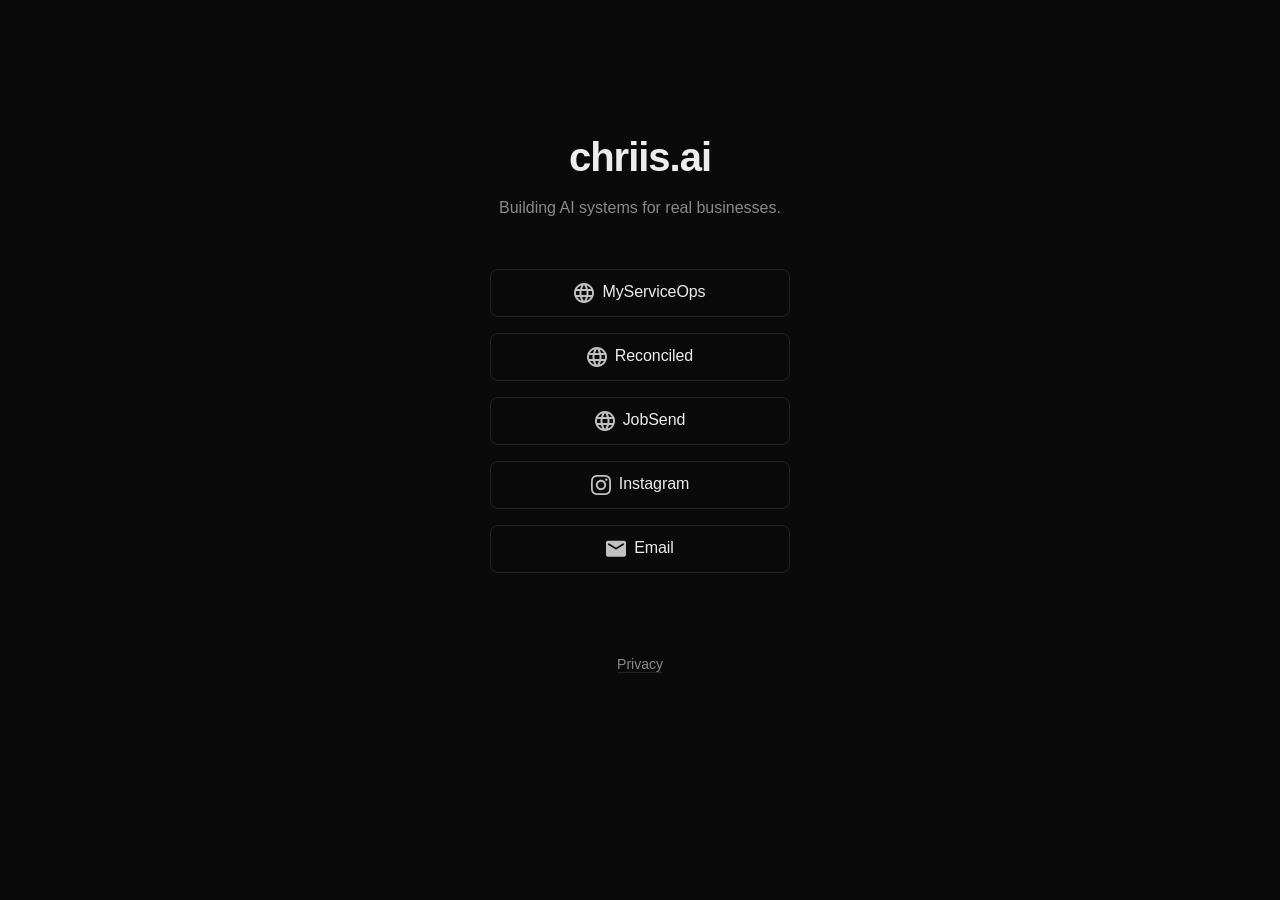
==== index.html @ d1319633 "chriis.ai link-in-bio page Static LittleLink (MIT) fork for the @chriis.ai Instagram bio link. Neutr" ====
<!DOCTYPE html>

<!--
  chriis.ai — link-in-bio page
  Built on LittleLink (MIT) — https://github.com/sethcottle/littlelink

  TO ADD A LINK: copy one of the <a class="button"> lines below, change the href
  and the label. Commit it and the site redeploys itself. Nothing to rebuild.
-->

<html class="theme-dark" lang="en">

  <head>
    <meta charset="utf-8">
    <meta name="viewport" content="width=device-width, initial-scale=1">

    <title>chriis.ai</title>
    <!-- Drop a square profile picture in as images/avatar.png (and a 2x version)
         to switch the favicon and the header photo back on. -->
    <!-- <link rel="icon" href="/images/avatar.png"> -->

    <meta name="description" content="Chris Roque — building AI systems for real businesses. MyServiceOps, Reconciled, JobSend.">
    <meta name="keywords" content="Chris Roque, AI, automation, MyServiceOps, Reconciled, JobSend, home service software">
    <link rel="canonical" href="https://chriis.ai">
    <meta name="author" content="Chris Roque">

    <!-- Social share preview -->
    <meta property="og:type" content="website">
    <meta property="og:title" content="chriis.ai">
    <meta property="og:description" content="Building AI systems for real businesses.">
    <meta property="og:url" content="https://chriis.ai">
    <meta property="og:image" content="https://chriis.ai/images/avatar@2x.png">
    <meta name="twitter:card" content="summary">
    <meta name="twitter:title" content="chriis.ai">
    <meta name="twitter:description" content="Building AI systems for real businesses.">

    <link rel="stylesheet" href="css/reset.css">
    <link rel="stylesheet" href="css/style.css">
    <link rel="stylesheet" href="css/brands.css">
    <link rel="stylesheet" href="css/chriis.css">

    <!-- Vercel Web Analytics. Enable it in the Vercel dashboard under Analytics;
         until then this request simply 404s and nothing breaks. -->
    <script defer src="/_vercel/insights/script.js"></script>

  </head>

<body>

    <div class="container">
        <div class="column">

            <!-- Profile picture: save the @chriis.ai photo as images/avatar.png plus
                 images/avatar@2x.png, then delete the two comment markers below. -->
            <!--
            <img class="avatar avatar--rounded" src="images/avatar.png" srcset="images/avatar@2x.png 2x" alt="chriis.ai">
            -->

            <h1>
              <div>chriis.ai</div>
            </h1>

            <p>Building AI systems for real businesses.</p>

            <div class="button-stack" role="navigation">

              <a class="button" href="https://myserviceops.ai" target="_blank" rel="noopener" role="button"><img class="icon" aria-hidden="true" src="images/icons/generic-website.svg" alt="">MyServiceOps</a>

              <a class="button" href="https://reconciledai.com" target="_blank" rel="noopener" role="button"><img class="icon" aria-hidden="true" src="images/icons/generic-website.svg" alt="">Reconciled</a>

              <a class="button" href="https://jobsend.co" target="_blank" rel="noopener" role="button"><img class="icon" aria-hidden="true" src="images/icons/generic-website.svg" alt="">JobSend</a>

              <a class="button" href="https://instagram.com/chriis.ai" target="_blank" rel="noopener" role="button"><img class="icon" aria-hidden="true" src="images/icons/instagram.svg" alt="">Instagram</a>

              <a class="button" href="mailto:admin@myserviceops.ai" role="button"><img class="icon" aria-hidden="true" src="images/icons/generic-email.svg" alt="">Email</a>

              <!--
                READY TO SWITCH ON — delete this comment wrapper around any line you
                want live, and replace HANDLE with the real one.

              <a class="button" href="https://x.com/HANDLE" target="_blank" rel="noopener" role="button"><img class="icon" aria-hidden="true" src="images/icons/x.svg" alt="">X</a>

              <a class="button" href="https://youtube.com/@HANDLE" target="_blank" rel="noopener" role="button"><img class="icon" aria-hidden="true" src="images/icons/youtube.svg" alt="">YouTube</a>

              <a class="button" href="https://tiktok.com/@HANDLE" target="_blank" rel="noopener" role="button"><img class="icon" aria-hidden="true" src="images/icons/tiktok.svg" alt="">TikTok</a>

              <a class="button" href="https://linkedin.com/in/HANDLE" target="_blank" rel="noopener" role="button"><img class="icon" aria-hidden="true" src="images/icons/linkedin.svg" alt="">LinkedIn</a>

              <a class="button" href="https://HANDLE.substack.com" target="_blank" rel="noopener" role="button"><img class="icon" aria-hidden="true" src="images/icons/substack.svg" alt="">Newsletter</a>

              <a class="button" href="https://cal.com/HANDLE" target="_blank" rel="noopener" role="button"><img class="icon" aria-hidden="true" src="images/icons/cal.svg" alt="">Book a call</a>

              -->

      </div>

      <footer>
        <a href="privacy.html">Privacy</a>
      </footer>

    </div>
  </div>

</body>

</html>
---- css/style.css ----
/*
* LittleLink
* https://littlelink.io
* Free to use under the MIT license
* http://www.opensource.org/licenses/mit-license.php
*/

/* Base Typography Settings
–––––––––––––––––––––––––––––––––––––––––––––––––– */
:root {
	font-size:16px;
}

/* Grid
  –––––––––––––––––––––––––––––––––––––––––––––––––– */
  .container {
	position:relative;
	width:100%;
	max-width:37.5rem;     				/* 600px */
    text-align:center;
	margin:0 auto;
	padding:3rem 1.25rem 0 1.25rem;
	box-sizing:border-box;
}
.container-left {
	position:relative;
	width:100%;
	max-width:37.5rem;
	text-align:left;
	margin:0 auto;
	padding:0 1.25rem;
	box-sizing:border-box;
}
.container-left p {
	margin-bottom: 1rem;  				/* 16px space between paragraphs */
  }
.column {
	position:center;
	width:100%;
	float:center;
	box-sizing:border-box;
}
/* For devices larger than 400px */
  @media (min-width:25rem) {            /* 400px */
    .container {
	width:85%;
	padding-left:0;
	padding-right:0;
}
}/* For devices larger than 550px */
  @media (min-width:34.375rem) {        /* 550px */
    .container {
	width:80%;
}
.column,.columns {
	margin-left:0;
}
.column:first-child,.columns:first-child {
	margin-left:0;
}
}

/* Base Styles
  –––––––––––––––––––––––––––––––––––––––––––––––––– */
  body {
	margin:0;
	padding:0;
	background-color:#ffffff;
	color:#1a1a1a;
	font-family:"Open Sans",system-ui;
	font-size:1.125rem;     				/* 18px */
    font-weight:400;
	line-height:1.6;
}

/* Typography
  –––––––––––––––––––––––––––––––––––––––––––––––––– */
  h1 {
	margin:0 0 0.5rem 0;
	font-size:3rem;         		/* 48px */
    font-weight:800;
	line-height:1;
	letter-spacing:0;
	word-wrap:break-word;
	overflow-wrap:break-word;
	hyphens:auto;           		/* Delete this to remove automatic hyphen on line break */
}
.container p {
	margin:0 0 2rem 0;
}

/* Base Typography Settings
–––––––––––––––––––––––––––––––––––––––––––––––––– */
/* Base size - 16px browser default */
:root {
  font-size:16px;           /* Using a 1.25 modular scale for typography */
  --scale-0:1rem;           /* 16px */
  --scale-1:1.25rem;        /* 20px */
  --scale-2:1.563rem;       /* 25px */
  --scale-3:1.953rem;       /* 31px */
  --scale-4:2.441rem;       /* 39px */
  --scale-5:3.052rem;       /* 49px */

  /* Spacing units */
  --spacing-xs:0.5rem;      /* 8px */
  --spacing-s:1rem;         /* 16px */
  --spacing-m:1.5rem;       /* 24px */
  --spacing-l:2rem;         /* 32px */
  --spacing-xl:3rem;        /* 48px */
  --spacing-xxl:4rem;       /* 64px */
}

/* Avatar */
.avatar {
	width: 8rem;             /* 128px */
	height: 8rem;
	border-radius: 50%;
	object-fit: cover;
	background-position: center;
	margin-bottom: var(--spacing-l);
	margin-left: auto;
	margin-right: auto;
	display: block;
  }

/* Typography Scale */
h1 {
	margin:0 0 var(--spacing-m) 0;
	font-size:var(--scale-5);           /* ~49px */
  	font-weight:800;
	line-height:1.1;
	letter-spacing:-0.02em;
	word-wrap:break-word;
	overflow-wrap:break-word;
}
body {
	font-size:var(--scale-1);           /* 20px */
  	line-height:1.6;
}
.container p {
	margin:0 0 var(--spacing-xl) 0;
	font-size:var(--scale-1);
	line-height:1.6;
}

/* Container spacing */
.container {
	padding:var(--spacing-xl) var(--spacing-m) 0 var(--spacing-m);
	text-align:center;
}

/* Footer */
footer {
	margin:var(--spacing-xxl) 0;            /* 4rem (64px) top and bottom */
    font-size:var(--scale-0);
}

/* Responsive adjustments */
@media (max-width:34.375rem) {              /* 550px */
  h1 {
	font-size:var(--scale-4);
}
body {
	font-size:var(--scale-0);
}
.container p {
	font-size:var(--scale-0);
}
.avatar {
	margin-bottom:var(--spacing-m);
}
footer {
	margin:var(--spacing-xl) 0;         	/* 3rem (48px) top and bottom */
}
}

/* Links
  –––––––––––––––––––––––––––––––––––––––––––––––––– */
  a {
	color:#2457F5;
	text-decoration:underline;
}
a:hover {
	color:#083BDA;
}

/* Buttons
–––––––––––––––––––––––––––––––––––––––––––––––––– */
.button,button {
	display:inline-flex;
	align-items:center;
	justify-content:center;
	width:18.75rem;             	/* 300px */
 	min-height:3rem;                /* 48px */
  	padding:0.75rem 1rem;         	/* 12px ; 16px */
  	font-size:1.125rem;           	/* 18px */
  	font-weight:700;
	text-decoration:none;
	white-space:normal;
  	background-color:var(--button-background,transparent);
	color:var(--button-text,#000000);
	border:var(--button-border,none);
	border-radius:0.5rem;
	cursor:pointer;
	box-sizing:border-box;
	hyphens:auto;               	/* Delete this to remove automatic hyphen on line break */
  	margin-bottom:1rem;
	text-align:center;
	line-height:1.3;
}

/* Icons
–––––––––––––––––––––––––––––––––––––––––––––––––– */
.icon {
	width:1.25rem;
	height:1.25rem;
	margin-right:0.5rem;
	flex-shrink:0;
}

/* Avatar
  –––––––––––––––––––––––––––––––––––––––––––––––––– */
.avatar {
	width: 8rem;             /* 128px */
	height: 8rem;
	object-fit: cover;
	background-position: center;
	margin-bottom: var(--spacing-l);
  }

   /* Modifier for no avatar rounding */
   .avatar--none {
	border-radius: 0%;
  }

  /* Modifier for rounded avatar */
  .avatar--rounded {
	border-radius: 50%;
  }

  /* Modifier for slightly rounded corners */
  .avatar--soft {
	border-radius: 0.5rem;   /* 8px rounded corners */
  }

/* Theme System
  –––––––––––––––––––––––––––––––––––––––––––––––––– */
/* Light theme is default above */

/* Dark theme */
:root.theme-dark {
	color-scheme:dark;
}
:root.theme-dark :focus-visible {
	outline: 2px solid #4899F7;
	outline-offset: 2px;
  }
:root.theme-dark body {
	background-color:#121212;
	color:#ffffff;
}
:root.theme-dark a:not(.button) {
	color:#4899F7;
}
:root.theme-dark a:not(.button):hover {
	color:#7AB8FF;
}

/* Auto theme */
:root.theme-auto {
	color-scheme:light dark;
}
@media (prefers-color-scheme:dark) {
	:root.theme-auto body {
	background-color:#121212;
	color:#ffffff;
}
:root.theme-auto :focus-visible {
    outline: 2px solid #4899F7;
    outline-offset: 2px;
  }
:root.theme-auto a:not(.button) {
	color:#4899F7;
}
:root.theme-auto a:not(.button):hover {
	color:#7AB8FF;
}
}

/* Button Text Color Override
    –––––––––––––––––––––––––––––––––––––––––––––––––– */
    .button:hover,button:hover {
	color:var(--button-text);
}

/* Responsive Typography
  –––––––––––––––––––––––––––––––––––––––––––––––––– */
  @media (max-width:34.375rem) {            /* 550px */
    h1 {
	font-size:2rem;                         /* 32px */
	}
	body {
	font-size:1rem;                    		/* 16px */
	}
}

/* Privacy Page Styles
  –––––––––––––––––––––––––––––––––––––––––––––––––– */
nav {
	margin:var(--spacing-l) 0;
	text-align:left;
}
section {
	margin:var(--spacing-xl) 0;
	text-align:left;
}
h2 {
	font-size:var(--scale-3);
	font-weight:700;
	margin-bottom:var(--spacing-m);
}
h3 {
	font-size:var(--scale-2);
	font-weight:600;
	margin:var(--spacing-l) 0 var(--spacing-s) 0;
}
ul {
	list-style:none;
	padding:0;
	margin:0 0 var(--spacing-m) 0;
}
ul li {
	margin-bottom:var(--spacing-xs);
}

/* Privacy page specific responsive adjustments */
  @media (max-width:34.375rem) {
	h2 {
	font-size:var(--scale-2);
	}
	h3 {
	font-size:var(--scale-1);
	}
	section {
	margin:var(--spacing-l) 0;
	}
}

/* Font Face Definitions
  –––––––––––––––––––––––––––––––––––––––––––––––––– */
@font-face {
	font-display:swap;
	font-family:'Open Sans';
	font-style:normal;
	font-weight:400;
	src:url('../fonts/open-sans-v34-vietnamese_latin-ext_latin_hebrew_greek-ext_greek_cyrillic-ext_cyrillic-regular.eot');
	src:url('../fonts/open-sans-v34-vietnamese_latin-ext_latin_hebrew_greek-ext_greek_cyrillic-ext_cyrillic-regular.eot?#iefix') format('embedded-opentype'),url('../fonts/open-sans-v34-vietnamese_latin-ext_latin_hebrew_greek-ext_greek_cyrillic-ext_cyrillic-regular.woff2') format('woff2'),url('../fonts/open-sans-v34-vietnamese_latin-ext_latin_hebrew_greek-ext_greek_cyrillic-ext_cyrillic-regular.woff') format('woff'),url('../fonts/open-sans-v34-vietnamese_latin-ext_latin_hebrew_greek-ext_greek_cyrillic-ext_cyrillic-regular.ttf') format('truetype'),url('../fonts/open-sans-v34-vietnamese_latin-ext_latin_hebrew_greek-ext_greek_cyrillic-ext_cyrillic-regular.svg#OpenSans') format('svg');
}
@font-face {
	font-display:swap;
	font-family:'Open Sans';
	font-style:normal;
	font-weight:600;
	src:url('../fonts/open-sans-v34-vietnamese_latin-ext_latin_hebrew_greek-ext_greek_cyrillic-ext_cyrillic-600.eot');
	src:url('../fonts/open-sans-v34-vietnamese_latin-ext_latin_hebrew_greek-ext_greek_cyrillic-ext_cyrillic-600.eot?#iefix') format('embedded-opentype'),url('../fonts/open-sans-v34-vietnamese_latin-ext_latin_hebrew_greek-ext_greek_cyrillic-ext_cyrillic-600.woff2') format('woff2'),url('../fonts/open-sans-v34-vietnamese_latin-ext_latin_hebrew_greek-ext_greek_cyrillic-ext_cyrillic-600.woff') format('woff'),url('../fonts/open-sans-v34-vietnamese_latin-ext_latin_hebrew_greek-ext_greek_cyrillic-ext_cyrillic-600.ttf') format('truetype'),url('../fonts/open-sans-v34-vietnamese_latin-ext_latin_hebrew_greek-ext_greek_cyrillic-ext_cyrillic-600.svg#OpenSans') format('svg');
}
@font-face {
	font-display:swap;
	font-family:'Open Sans';
	font-style:normal;
	font-weight:700;
	src:url('../fonts/open-sans-v34-vietnamese_latin-ext_latin_hebrew_greek-ext_greek_cyrillic-ext_cyrillic-700.eot');
	src:url('../fonts/open-sans-v34-vietnamese_latin-ext_latin_hebrew_greek-ext_greek_cyrillic-ext_cyrillic-700.eot?#iefix') format('embedded-opentype'),url('../fonts/open-sans-v34-vietnamese_latin-ext_latin_hebrew_greek-ext_greek_cyrillic-ext_cyrillic-700.woff2') format('woff2'),url('../fonts/open-sans-v34-vietnamese_latin-ext_latin_hebrew_greek-ext_greek_cyrillic-ext_cyrillic-700.woff') format('woff'),url('../fonts/open-sans-v34-vietnamese_latin-ext_latin_hebrew_greek-ext_greek_cyrillic-ext_cyrillic-700.ttf') format('truetype'),url('../fonts/open-sans-v34-vietnamese_latin-ext_latin_hebrew_greek-ext_greek_cyrillic-ext_cyrillic-700.svg#OpenSans') format('svg');
}
@font-face {
	font-display:swap;
	font-family:'Open Sans';
	font-style:normal;
	font-weight:800;
	src:url('../fonts/open-sans-v34-vietnamese_latin-ext_latin_hebrew_greek-ext_greek_cyrillic-ext_cyrillic-800.eot');
	src:url('../fonts/open-sans-v34-vietnamese_latin-ext_latin_hebrew_greek-ext_greek_cyrillic-ext_cyrillic-800.eot?#iefix') format('embedded-opentype'),url('../fonts/open-sans-v34-vietnamese_latin-ext_latin_hebrew_greek-ext_greek_cyrillic-ext_cyrillic-800.woff2') format('woff2'),url('../fonts/open-sans-v34-vietnamese_latin-ext_latin_hebrew_greek-ext_greek_cyrillic-ext_cyrillic-800.woff') format('woff'),url('../fonts/open-sans-v34-vietnamese_latin-ext_latin_hebrew_greek-ext_greek_cyrillic-ext_cyrillic-800.ttf') format('truetype'),url('../fonts/open-sans-v34-vietnamese_latin-ext_latin_hebrew_greek-ext_greek_cyrillic-ext_cyrillic-800.svg#OpenSans') format('svg');
}
---- css/brands.css ----
/*
* LittleLink Button Styles
* https://littlelink.io
* Free to use under the MIT license
* http://www.opensource.org/licenses/mit-license.php
*/

/* Brand Button Base Styles
–––––––––––––––––––––––––––––––––––––––––––––––––– */
/* Only include brand-specific button styling here */
.button,button {
  color:var(--button-text,#000000);
  background-color:var(--button-background,transparent);
	border:var(--button-border,none);
	transition:filter 0.2s ease,transform 0.2s ease;
}

/* Global Button Hover Effect
–––––––––––––––––––––––––––––––––––––––––––––––––– */
.button:hover,button:hover {
	filter:brightness(90%);
	transform:translateY(-1px);
}

/* Button Icons
–––––––––––––––––––––––––––––––––––––––––––––––––– */
.icon {
	filter:var(--icon-filter,none);
}

/* Brand-Specific Styles
–––––––––––––––––––––––––––––––––––––––––––––––––– */

/* Default */
.button.button-default {
	--button-text:#ffffff;
	--button-background:#2457F5;
	--button-border:1px solid #ffffff;
}

/* Amazon */
.button-amazon {
	--button-text:#000000;
	--button-background:#FFFFFF;
	--button-border:1px solid #212121;
}

/* Amazon Music */
.button-amazon-music {
	--button-text:#000000;
	--button-background:#25D1DA;
}

/* Apple App Store */
.button-appstore {
	--button-text:#FFFFFF;
	--button-background:#000000;
	--button-border:1px solid #FFFFFF;
}

/* Apple Invites */
.button-invites {
	--button-text:#FFFFFF;
	--button-background:#000000;
	--button-border:1px solid #FFFFFF;
}

/* Apple Music */
.button-apple-music {
	--button-text:#ffffff;
	--button-background:#000000;
	--button-border:1px solid #FFFFFF;
}

/* Apple Music Alt */
.button-apple-music-alt {
	--button-text:#ffffff;
	background-image:linear-gradient(to bottom,#FB5C74,#FA233B);
}

/* Apple Podcasts */
.button-apple-podcasts {
	--button-text:#ffffff;
	--button-background:#000000;
	--button-border:1px solid #FFFFFF;
}

/* Apple Podcasts Alt */
.button-apple-podcasts-alt {
	--button-text:#ffffff;
	background-image:linear-gradient(to bottom,#F452FF,#832BC1);
}

/* Bandcamp */
.button-bandcamp {
	--button-text:#ffffff;
	--button-background:#1d9fc3;
}

/* Behance */
.button-behance {
	--button-text:#ffffff;
	--button-background:#0057FF;
  --button-border:1px solid #FFFFFF;
}

/* Bluesky */
.button-bluesky {
	--button-text:#FFFFFF;
	--button-background:#1185FE;
}

/* Bluesky Alt */
.button-bluesky-alt {
	--button-text:#000000;
	--button-background:#FFFFFF;
	--button-border:1px solid #000000;
}

/* Buy Me a Coffee */
.button-coffee {
	--button-text:#000000;
	--button-background:#ffdd00;
}

/* Cal.com */
.button-cal {
	--button-text:#FFFFFF;
	--button-background:#292929;
	--button-border:1px solid #FFFFFF;
}

/* Calendly */
.button-calendly {
	--button-text:#FFFFFF;
	--button-background:#006BFF;
}

/* Cash App */
.button-cash-app {
	--button-text:#ffffff;
	background-image:linear-gradient(to bottom,#00d64b,#00c244);
}

/* dev.to */
.button-dev-to {
	--button-text:#000000;
	--button-background:#f5f5f5;
	--button-border:1px solid #212121;
}

/* Discogs */
.button-discogs {
	--button-text:#000000;
	--button-background:#FFFFFF;
	--button-border:1px solid #000000;
}

/* Discogs Alt */
.button-discogs-alt {
	--button-text:#FFFFFF;
	--button-background:#000000;
	--button-border:1px solid #FFFFFF;
}

/* Discord */
.button-discord {
	--button-text:#ffffff;
	--button-background:#5865F2;
}

/* Dribbble */
.button-dribbble {
	--button-text:#000000;
	--button-background:#FFFFFF;
	--button-border:1px solid #212121;
}

/* Etsy */
.button-etsy {
	--button-text:#ffffff;
	--button-background:#F45800;
}

/* Facebook */
.button-faceb {
	--button-text:#ffffff;
	--button-background:#0866FF;
}

/* Facebook Messenger */
.button-messenger {
	--button-text:#ffffff;
	--button-background:#0866FF;
}

/* Figma */
.button-figma {
	--button-text:#ffffff;
	--button-background:#000000;
	--button-border:1px solid #FFFFFF;
}

/* Fiverr */
.button-fiverr {
	--button-text:#ffffff;
	--button-background:#1DBF73;
}

/* Flickr */
.button-flickr {
	--button-text:#ffffff;
	--button-background:#000000;
	--button-border:1px solid #FFFFFF;
}

/* GitHub */
.button-github {
	--button-text:#ffffff;
	--button-background:#000000;
	--button-border:1px solid #FFFFFF;
}

/* GitLab */
.button-gitlab {
	--button-text:#ffffff;
	--button-background:#6151b2;
}

/* GoFundMe */
.button-gofundme {
	--button-text:#ffffff;
	--button-background:#02A95C;
}

/* Goodreads */
.button-goodreads {
	--button-text:#333333;
	--button-background:#f3f1e6;
	--button-border:1px solid #212121;
}

/* Google Black */
.button-google-black {
	--button-text:#FFFFFF;
	--button-background:#000000;
	--button-border:1px solid #FFFFFF;
}

/* Google Play Store */
.button-playstore {
	--button-text:#FFFFFF;
	--button-background:#000000;
	--button-border:1px solid #FFFFFF;
}

/* Google Scholar */
.button-google-scholar {
	--button-text:#000000;
	--button-background:#FFFFFF;
	--button-border:1px solid #212121;
}

/* Hashnode */
.button-hashnode {
	--button-text:#000000;
	--button-background:#ffffff;
	--button-border:1px solid #212121;
}

/* Instagram */
.button-instagram {
	--button-text:#ffffff;
	background-image:linear-gradient(-135deg,#1400c8,#b900b4,#f50000);
}

/* Kick */
.button-kick {
	--button-text:#ffffff;
	--button-background:#000000;
	--button-border:1px solid #ffffff;
}

/* Kick Alt */
.button-kick-alt {
	--button-text:#000000;
	--button-background:#01e701;
}

/* Kickstarter */
.button-kickstarter {
	--button-text:#ffffff;
	--button-background:#05ce78;
}

/* Kit */
.button-kit {
	--button-text:#ffffff;
	--button-background:#000000;
	--button-border:1px solid #FFFFFF;
}

/* Ko-fi */
.button-ko-fi {
	--button-text:#ffffff;
	--button-background:#000000;
  --button-border:1px solid #FFFFFF;
}

/* Last.fm */
.button-last-fm {
	--button-text:#ffffff;
	--button-background:#D51007;
}

/* Letterboxd */
.button-letterboxd {
	--button-text:#ffffff;
	--button-background:#2c3440;
	--button-border:1px solid #FFFFFF;
}

/* Line */
.button-line {
	--button-text:#FFFFFF;
	--button-background:#06C755;
}

/* LinkedIn */
.button-linked {
	--button-text:#ffffff;
	--button-background:#2867b2;
}

/* Mailchimp */
.button-mailchimp {
	--button-text:#000000;
	--button-background:#FFE01B;
}

/* Mastodon */
.button-mastodon {
	--button-text:#ffffff;
	--button-background:#17063B;
	--button-border:1px solid #FFFFFF;
}

/* Matrix */
.button-matrix {
	--button-text:#000000;
	--button-background:#ffffff;
	--button-border:1px solid #000000;
}

/* Meetup */
.button-meetup {
	--button-text:#000000;
	--button-background:#ffffff;
	--button-border:1px solid #000000;
}

/* Meetup Alt */
.button-meetup-alt {
	--button-text:#ffffff;
	--button-background:#ED1C40;
}

/* Medium */
.button-medium {
	--button-text:#ffffff;
	--button-background:#000000;
	--button-border:1px solid #FFFFFF;
}

/* Microsoft */
.button-microsoft {
	--button-text:#ffffff;
	--button-background:#000000;
	--button-border:1px solid #FFFFFF;
}

/* Notion */
.button-notion {
	--button-text:#000000;
	--button-background:#ffffff;
	--button-border:1px solid #212121;
}

/* Obsidian */
.button.button-obsidian {
	--button-text:#ffffff;
	--button-background:#262626;
	--button-border:1px solid #ffffff;
}

/* OnlyFans */
.button-onlyfans {
	--button-text:#ffffff;
	--button-background:#00AEEF;
}

/* Patreon */
.button-patreon {
	--button-text:#ffffff;
	--button-background:#000000;
	--button-border:1px solid #FFFFFF;
}

/* PayPal */
.button-paypal {
	--button-text:#ffffff;
	--button-background:#002991;
  --button-border:1px solid #FFFFFF;
}

/* Pinterest */
.button-pinterest {
	--button-text:#000000;
	--button-background:#ffffff;
	--button-border:1px solid #212121;
}

/* Product Hunt */
.button-product-hunt {
	--button-text:#000000;
	--button-background:#ffffff;
	--button-border:1px solid #212121;
}

/* Reddit */
.button-reddit {
	--button-text:#FFFFFF;
	--button-background:#FF4500;
}

/* Shop */
.button-shop {
	--button-text:#ffffff;
	--button-background:#5A31F4;
}

/* Signal */
.button-signal {
	--button-text:#ffffff;
	--button-background:#3B45FD;
}

/* Signal Alt */
.button-signal-alt {
	--button-text:#3B45FD;
	--button-background:#E3E8FE;
	--button-border:1px solid #000000;
}

/* Slack */
.button-slack {
	--button-text:#000000;
	--button-background:#FFFFFF;
	--button-border:1px solid #212121;
}

/* Snapchat */
.button-snapchat {
	--button-text:#000000;
	--button-background:#fffc00;
}

/* SoundCloud */
.button-soundcloud {
	--button-text:#ffffff;
	--button-background:#ff5500;
}

/* Spotify */
.button-spotify {
	--button-text:#191414;
	--button-background:#1db954;
}

/* Spotify Alt */
.button-spotify-alt {
	--button-text:#FFFFFF;
	--button-background:#191414;
	--button-border:1px solid #FFFFFF;
}

/* Square */
.button-square {
	--button-text:#FFFFFF;
	--button-background:#006AFF;
}

/* Stack Overflow */
.button-stack-overflow {
	--button-text:#000000;
	--button-background:#FFFFFF;
	--button-border:1px solid #000000;
}

/* Steam */
.button-steam {
	--button-text:#ffffff;
	background-image:linear-gradient(90deg,#08BBFF,#2B75FF);
}

/* Steam Alt */
.button-steam-alt {
	--button-text:#ffffff;
	background-image:linear-gradient(90deg,#09172a,#072a57,#0c5085);
	--button-border:1px solid #FFFFFF;
}

/* Strava */
.button-strava {
	--button-text:#ffffff;
	--button-background:#fc5200;
}

/* Substack */
.button-substack {
	--button-text:#ffffff;
	--button-background:#FF6719;
}

/* Telegram */
.button-telegram {
	--button-text:#ffffff;
	--button-background:#3faee8;
}

/* Threads */
.button-threads {
	--button-text:#FFFFFF;
	--button-background:#000000;
	--button-border:1px solid #FFFFFF;
}

/* Threema */
.button-threema {
	--button-text:#000000;
	--button-background:#3fe669;
}

/* TikTok */
.button-tiktok {
	--button-text:#ffffff;
	--button-background:#000000;
	--button-border:1px solid #FFFFFF;
}

/* Trello */
.button-trello {
	--button-text:#ffffff;
	--button-background:#0065ff;
}

/* Tumblr */
.button-tumb {
	--button-text:#ffffff;
	--button-background:#131313;
	--button-border:1px solid #FFFFFF;
}

/* Twitch */
.button-twitch {
	--button-text:#ffffff;
	--button-background:#9146ff;
}

/* Unsplash */
.button-unsplash {
	--button-text:#000000;
	--button-background:#ffffff;
	--button-border:1px solid #212121;
}

/* Venmo */
.button-venmo {
	--button-text:#ffffff;
	--button-background:#008CFF;
}

/* Vimeo */
.button-vimeo {
	--button-text:#ffffff;
	--button-background:#1ab7ea;
}

/* VSCO */
.button-vsco {
	--button-text:#FFFFFF;
	--button-background:#000000;
	--button-border:1px solid #FFFFFF;
}

/* WhatsApp */
.button-whatsapp {
	--button-text:#ffffff;
	--button-background:#455a64;
}

/* WordPress */
.button-wordpress {
	--button-text:#ffffff;
	--button-background:#3858E9;
}

/* X */
.button-x {
	--button-text:#FFFFFF;
	--button-background:#000000;
	--button-border:1px solid #FFFFFF;
}

/* YouTube */
.button-yt {
	--button-text:#ffffff;
	--button-background:#282828;
	--button-border:1px solid #FFFFFF;
}

/* YouTube Alt */
.button-yt-alt {
	--button-text:#ffffff;
	--button-background:#FF0000;
}

/* Zoom */
.button-zoom {
	--button-text:#ffffff;
	--button-background:#0B5CFF;
  --button-border:1px solid #FFFFFF;
}
---- css/chriis.css ----
/* chriis.ai — visual overrides on top of LittleLink defaults.
   Register: neutral dark, no brand-color fills, no gradients, no glow.
   Loaded last so it wins over style.css and brands.css. */

:root {
  --bg: #0a0a0a;
  --text: #ededed;
  --text-muted: #8a8a8a;
  --line: #232323;
  --line-hover: #3a3a3a;
  --surface-hover: #141414;
}

body,
:root.theme-dark body {
  background-color: var(--bg);
  color: var(--text);
  font-family: -apple-system, BlinkMacSystemFont, "SF Pro Text", "Segoe UI",
    Roboto, Helvetica, Arial, sans-serif;
  -webkit-font-smoothing: antialiased;
}

.container {
  padding-top: clamp(4rem, 15vh, 9rem);
}

h1 {
  font-size: 2.5rem;
  font-weight: 600;
  letter-spacing: -0.025em;
  margin-bottom: var(--spacing-s);
}

.container p {
  color: var(--text-muted);
  font-size: 1rem;
  font-weight: 400;
  margin-bottom: var(--spacing-xl);
}

.avatar {
  width: 6.5rem;
  height: 6.5rem;
  border: 1px solid var(--line);
}

/* Buttons — uniform neutral. Brand colors are deliberately not used. */
.button,
button {
  background-color: transparent;
  color: var(--text);
  border: 1px solid var(--line);
  border-radius: 0.5rem;
  font-size: 1rem;
  font-weight: 500;
  letter-spacing: -0.005em;
  box-shadow: none;
  transition: background-color 120ms ease, border-color 120ms ease;
}

.button:hover,
button:hover {
  background-color: var(--surface-hover);
  border-color: var(--line-hover);
  color: var(--text);
}

.icon {
  opacity: 0.75;
}

/* Footer + non-button links stay neutral, not link-blue. */
footer,
:root.theme-dark footer {
  color: var(--text-muted);
  font-size: 0.875rem;
}

a:not(.button),
:root.theme-dark a:not(.button) {
  color: var(--text-muted);
  text-decoration: none;
  border-bottom: 1px solid var(--line);
}

a:not(.button):hover,
:root.theme-dark a:not(.button):hover {
  color: var(--text);
  border-bottom-color: var(--line-hover);
}

:root.theme-dark :focus-visible {
  outline: 2px solid var(--text);
  outline-offset: 2px;
}

@media (max-width: 34.375rem) {
  h1 {
    font-size: 2rem;
  }
}
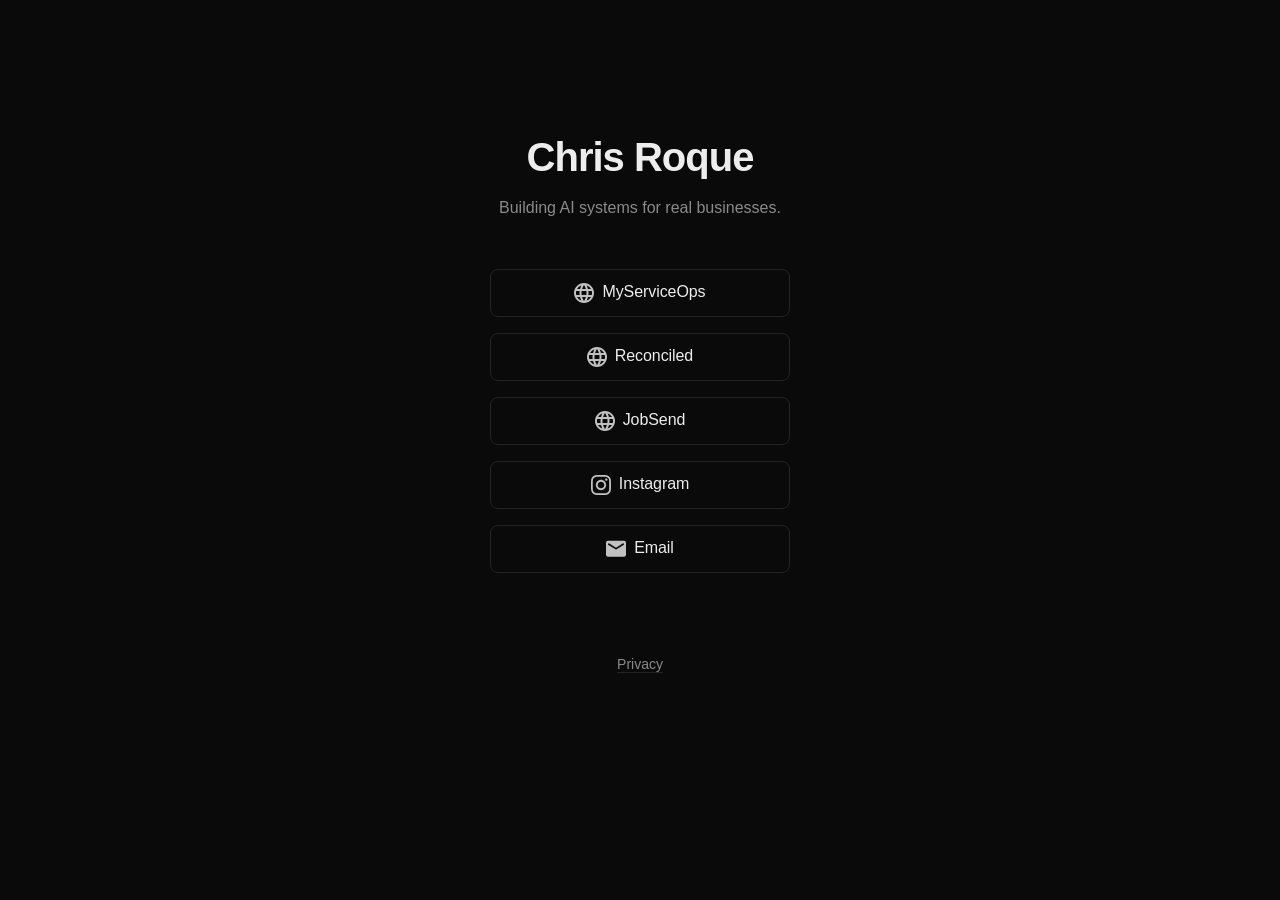
==== commit e383f6a7: "Rebrand to Chris Roque / christopherroque.com; move hosting to GitHub Pages Domain bought 2026-07-24" ====
--- a/index.html
+++ b/index.html
@@ -14,24 +14,24 @@
     <meta charset="utf-8">
     <meta name="viewport" content="width=device-width, initial-scale=1">
 
-    <title>chriis.ai</title>
+    <title>Chris Roque</title>
     <!-- Drop a square profile picture in as images/avatar.png (and a 2x version)
          to switch the favicon and the header photo back on. -->
     <!-- <link rel="icon" href="/images/avatar.png"> -->
 
     <meta name="description" content="Chris Roque — building AI systems for real businesses. MyServiceOps, Reconciled, JobSend.">
-    <meta name="keywords" content="Chris Roque, AI, automation, MyServiceOps, Reconciled, JobSend, home service software">
-    <link rel="canonical" href="https://chriis.ai">
+    <meta name="keywords" content="Chris Roque, Christopher Roque, AI, automation, MyServiceOps, Reconciled, JobSend, home service software">
+    <link rel="canonical" href="https://christopherroque.com">
     <meta name="author" content="Chris Roque">
 
     <!-- Social share preview -->
     <meta property="og:type" content="website">
-    <meta property="og:title" content="chriis.ai">
+    <meta property="og:title" content="Chris Roque">
     <meta property="og:description" content="Building AI systems for real businesses.">
-    <meta property="og:url" content="https://chriis.ai">
-    <meta property="og:image" content="https://chriis.ai/images/avatar@2x.png">
+    <meta property="og:url" content="https://christopherroque.com">
+    <meta property="og:image" content="https://christopherroque.com/images/avatar@2x.png">
     <meta name="twitter:card" content="summary">
-    <meta name="twitter:title" content="chriis.ai">
+    <meta name="twitter:title" content="Chris Roque">
     <meta name="twitter:description" content="Building AI systems for real businesses.">
 
     <link rel="stylesheet" href="css/reset.css">
@@ -50,14 +50,14 @@
     <div class="container">
         <div class="column">
 
-            <!-- Profile picture: save the @chriis.ai photo as images/avatar.png plus
+            <!-- Profile picture: save a square headshot as images/avatar.png plus
                  images/avatar@2x.png, then delete the two comment markers below. -->
             <!--
-            <img class="avatar avatar--rounded" src="images/avatar.png" srcset="images/avatar@2x.png 2x" alt="chriis.ai">
+            <img class="avatar avatar--rounded" src="images/avatar.png" srcset="images/avatar@2x.png 2x" alt="Chris Roque">
             -->
 
             <h1>
-              <div>chriis.ai</div>
+              <div>Chris Roque</div>
             </h1>
 
             <p>Building AI systems for real businesses.</p>
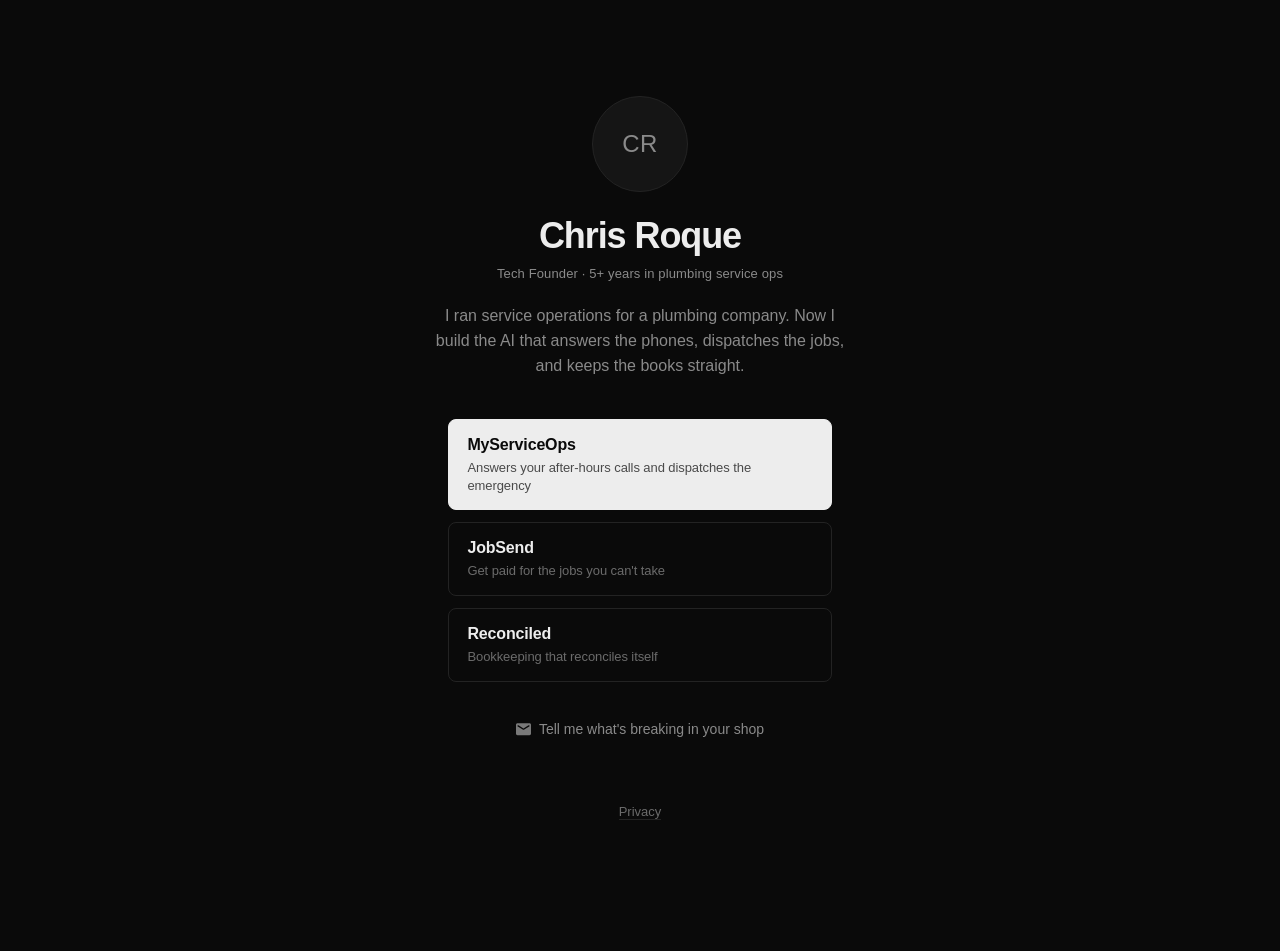
==== commit 276fa492: "Rebuild page around the Instagram bio's promise The bio that sends traffic here reads "Tech Founder " ====
--- a/index.html
+++ b/index.html
@@ -1,11 +1,20 @@
 <!DOCTYPE html>
 
 <!--
-  chriis.ai — link-in-bio page
+  christopherroque.com — link-in-bio page
   Built on LittleLink (MIT) — https://github.com/sethcottle/littlelink
 
-  TO ADD A LINK: copy one of the <a class="button"> lines below, change the href
-  and the label. Commit it and the site redeploys itself. Nothing to rebuild.
+  This page is the landing spot for the @chriis.ai Instagram bio, which reads:
+    "Tech Founder / Former Plumbing Service Ops Manager (5+ Years) /
+     Helping service businesses automate, scale & reach 7+ figures with AI"
+  Everything here has to keep that promise. The visitor is a service-business
+  owner who just watched a reel. Keep the operator credential visible, keep
+  every link explained in one line, and do not add a link this audience
+  doesn't need.
+
+  TO ADD A LINK: copy a <a class="button"> block below, change the href, the
+  title, and the one-line description. Commit it — GitHub Pages republishes
+  itself. There is no build step.
 -->
 
 <html class="theme-dark" lang="en">
@@ -14,34 +23,29 @@
     <meta charset="utf-8">
     <meta name="viewport" content="width=device-width, initial-scale=1">
 
-    <title>Chris Roque</title>
-    <!-- Drop a square profile picture in as images/avatar.png (and a 2x version)
-         to switch the favicon and the header photo back on. -->
+    <title>Chris Roque — AI for service businesses</title>
+    <!-- Swap images/avatar.png for a real square headshot, then uncomment. -->
     <!-- <link rel="icon" href="/images/avatar.png"> -->
 
-    <meta name="description" content="Chris Roque — building AI systems for real businesses. MyServiceOps, Reconciled, JobSend.">
-    <meta name="keywords" content="Chris Roque, Christopher Roque, AI, automation, MyServiceOps, Reconciled, JobSend, home service software">
+    <meta name="description" content="Chris Roque — tech founder, former plumbing service ops manager. I build AI that answers the phones, dispatches the jobs, and keeps the books straight for service businesses.">
+    <meta name="keywords" content="Chris Roque, Christopher Roque, AI for home service, plumbing automation, HVAC AI dispatch, MyServiceOps, Reconciled, JobSend">
     <link rel="canonical" href="https://christopherroque.com">
     <meta name="author" content="Chris Roque">
 
     <!-- Social share preview -->
     <meta property="og:type" content="website">
-    <meta property="og:title" content="Chris Roque">
-    <meta property="og:description" content="Building AI systems for real businesses.">
+    <meta property="og:title" content="Chris Roque — AI for service businesses">
+    <meta property="og:description" content="Former plumbing service ops manager. Now I build the AI that answers the phones, dispatches the jobs, and keeps the books straight.">
     <meta property="og:url" content="https://christopherroque.com">
     <meta property="og:image" content="https://christopherroque.com/images/avatar@2x.png">
     <meta name="twitter:card" content="summary">
-    <meta name="twitter:title" content="Chris Roque">
-    <meta name="twitter:description" content="Building AI systems for real businesses.">
+    <meta name="twitter:title" content="Chris Roque — AI for service businesses">
+    <meta name="twitter:description" content="Former plumbing service ops manager. Now I build the AI that answers the phones, dispatches the jobs, and keeps the books straight.">
 
     <link rel="stylesheet" href="css/reset.css">
     <link rel="stylesheet" href="css/style.css">
     <link rel="stylesheet" href="css/brands.css">
     <link rel="stylesheet" href="css/chriis.css">
-
-    <!-- Vercel Web Analytics. Enable it in the Vercel dashboard under Analytics;
-         until then this request simply 404s and nothing breaks. -->
-    <script defer src="/_vercel/insights/script.js"></script>
 
   </head>
 
@@ -50,49 +54,57 @@
     <div class="container">
         <div class="column">
 
-            <!-- Profile picture: save a square headshot as images/avatar.png plus
-                 images/avatar@2x.png, then delete the two comment markers below. -->
+            <!-- PLACEHOLDER. Save a square headshot as images/avatar.png plus a
+                 2x version, then delete this monogram and uncomment the <img>
+                 under it. A real face outperforms initials on this page. -->
+            <div class="avatar avatar--monogram" aria-hidden="true">CR</div>
             <!--
-            <img class="avatar avatar--rounded" src="images/avatar.png" srcset="images/avatar@2x.png 2x" alt="Chris Roque">
+            <img class="avatar" src="images/avatar.png" srcset="images/avatar@2x.png 2x" alt="Chris Roque">
             -->
 
-            <h1>
-              <div>Chris Roque</div>
-            </h1>
+            <h1>Chris Roque</h1>
 
-            <p>Building AI systems for real businesses.</p>
+            <!-- Kept to one line at 430px phone width. Lengthening this wraps it
+                 and orphans the last two words — re-measure if you edit it. -->
+            <p class="credential">Tech Founder &middot; 5+ years in plumbing service ops</p>
+
+            <p class="bio">I ran service operations for a plumbing company. Now I build the AI that answers the phones, dispatches the jobs, and keeps the books straight.</p>
 
             <div class="button-stack" role="navigation">
 
-              <a class="button" href="https://myserviceops.ai" target="_blank" rel="noopener" role="button"><img class="icon" aria-hidden="true" src="images/icons/generic-website.svg" alt="">MyServiceOps</a>
+              <a class="button button--primary" href="https://myserviceops.ai" target="_blank" rel="noopener" role="button">
+                <span class="button-title">MyServiceOps</span>
+                <span class="button-sub">Answers your after-hours calls and dispatches the emergency</span>
+              </a>
 
-              <a class="button" href="https://reconciledai.com" target="_blank" rel="noopener" role="button"><img class="icon" aria-hidden="true" src="images/icons/generic-website.svg" alt="">Reconciled</a>
+              <a class="button" href="https://jobsend.co" target="_blank" rel="noopener" role="button">
+                <span class="button-title">JobSend</span>
+                <span class="button-sub">Get paid for the jobs you can't take</span>
+              </a>
 
-              <a class="button" href="https://jobsend.co" target="_blank" rel="noopener" role="button"><img class="icon" aria-hidden="true" src="images/icons/generic-website.svg" alt="">JobSend</a>
+              <a class="button" href="https://reconciledai.com" target="_blank" rel="noopener" role="button">
+                <span class="button-title">Reconciled</span>
+                <span class="button-sub">Bookkeeping that reconciles itself</span>
+              </a>
 
-              <a class="button" href="https://instagram.com/chriis.ai" target="_blank" rel="noopener" role="button"><img class="icon" aria-hidden="true" src="images/icons/instagram.svg" alt="">Instagram</a>
+            </div>
 
-              <a class="button" href="mailto:admin@myserviceops.ai" role="button"><img class="icon" aria-hidden="true" src="images/icons/generic-email.svg" alt="">Email</a>
+            <div class="contact">
+              <a class="contact-link" href="mailto:admin@myserviceops.ai">
+                <img class="icon" aria-hidden="true" src="images/icons/generic-email.svg" alt="">
+                Tell me what's breaking in your shop
+              </a>
+            </div>
 
-              <!--
-                READY TO SWITCH ON — delete this comment wrapper around any line you
-                want live, and replace HANDLE with the real one.
-
-              <a class="button" href="https://x.com/HANDLE" target="_blank" rel="noopener" role="button"><img class="icon" aria-hidden="true" src="images/icons/x.svg" alt="">X</a>
-
-              <a class="button" href="https://youtube.com/@HANDLE" target="_blank" rel="noopener" role="button"><img class="icon" aria-hidden="true" src="images/icons/youtube.svg" alt="">YouTube</a>
-
-              <a class="button" href="https://tiktok.com/@HANDLE" target="_blank" rel="noopener" role="button"><img class="icon" aria-hidden="true" src="images/icons/tiktok.svg" alt="">TikTok</a>
-
-              <a class="button" href="https://linkedin.com/in/HANDLE" target="_blank" rel="noopener" role="button"><img class="icon" aria-hidden="true" src="images/icons/linkedin.svg" alt="">LinkedIn</a>
-
-              <a class="button" href="https://HANDLE.substack.com" target="_blank" rel="noopener" role="button"><img class="icon" aria-hidden="true" src="images/icons/substack.svg" alt="">Newsletter</a>
-
-              <a class="button" href="https://cal.com/HANDLE" target="_blank" rel="noopener" role="button"><img class="icon" aria-hidden="true" src="images/icons/cal.svg" alt="">Book a call</a>
-
-              -->
-
-      </div>
+            <!--
+              DELIBERATELY NOT HERE, per "only what's relevant":
+              - Instagram: every visitor arrives from Instagram. Linking back is a loop.
+              - X / YouTube / TikTok / Substack: not accounts Chris runs.
+              - LinkedIn: worth ONE small icon here if the profile is active. Add it
+                as a second .contact-link when the handle is confirmed.
+              - Book-a-call: the highest-value addition to this page whenever a
+                scheduling link exists. The bio promises help; this is how they ask.
+            -->
 
       <footer>
         <a href="privacy.html">Privacy</a>
--- a/css/chriis.css
+++ b/css/chriis.css
@@ -1,14 +1,23 @@
-/* chriis.ai — visual overrides on top of LittleLink defaults.
+/* christopherroque.com — visual overrides on top of LittleLink defaults.
    Register: neutral dark, no brand-color fills, no gradients, no glow.
-   Loaded last so it wins over style.css and brands.css. */
+   Loaded last so it wins over style.css and brands.css.
+
+   Hierarchy is the point: ONE primary action (light fill), the rest outlined,
+   contact quieter still. Brand colors are deliberately never used — the only
+   emphasis tool here is contrast. */
 
 :root {
   --bg: #0a0a0a;
   --text: #ededed;
   --text-muted: #8a8a8a;
+  --text-dim: #6b6b6b;
   --line: #232323;
   --line-hover: #3a3a3a;
   --surface-hover: #141414;
+  --primary-bg: #ededed;
+  --primary-bg-hover: #ffffff;
+  --primary-text: #0a0a0a;
+  --stack-width: 24rem;
 }
 
 body,
@@ -21,32 +30,89 @@
 }
 
 .container {
-  padding-top: clamp(4rem, 15vh, 9rem);
+  padding-top: clamp(3rem, 11vh, 6rem);
+  padding-bottom: 4rem;
+}
+
+/* --- Identity block ------------------------------------------------------ */
+
+.avatar {
+  width: 6rem;
+  height: 6rem;
+  border: 1px solid var(--line);
+  margin-bottom: 1.5rem;
+}
+
+/* Placeholder until a real headshot lands. Initials, not a logo. */
+.avatar--monogram {
+  display: flex;
+  align-items: center;
+  justify-content: center;
+  border-radius: 50%;
+  background-color: #151515;
+  color: var(--text-muted);
+  font-size: 1.5rem;
+  font-weight: 500;
+  letter-spacing: 0.02em;
+  user-select: none;
 }
 
 h1 {
-  font-size: 2.5rem;
+  font-size: 2.25rem;
   font-weight: 600;
-  letter-spacing: -0.025em;
-  margin-bottom: var(--spacing-s);
-}
-
-.container p {
+  letter-spacing: -0.03em;
+  margin: 0 0 0.5rem 0;
+}
+
+/* Specificity note: upstream style.css targets `.container p`, which outranks a
+   bare `.bio`. Match it or the auto margins get dropped and the block sits left. */
+/* Sized to hold one line at 430px phone width — a wrapped credential orphans
+   "service ops" onto its own line and reads like a mistake. */
+.container p.credential {
+  color: var(--text-muted);
+  font-size: 0.8125rem;
+  font-weight: 500;
+  letter-spacing: 0.01em;
+  text-wrap: balance;
+  margin: 0 0 1.25rem 0;
+}
+
+.container p.bio {
   color: var(--text-muted);
   font-size: 1rem;
   font-weight: 400;
-  margin-bottom: var(--spacing-xl);
-}
-
-.avatar {
-  width: 6.5rem;
-  height: 6.5rem;
-  border: 1px solid var(--line);
-}
-
-/* Buttons — uniform neutral. Brand colors are deliberately not used. */
+  line-height: 1.55;
+  max-width: 26rem;
+  margin-top: 0;
+  margin-bottom: 2.5rem;
+  margin-left: auto;
+  margin-right: auto;
+}
+
+/* --- Link stack ---------------------------------------------------------- */
+
+.button-stack {
+  display: flex;
+  flex-direction: column;
+  gap: 0.75rem;
+  align-items: center;
+}
+
+/* Two-line buttons: name on top, plain-English explainer underneath.
+   Overrides upstream's fixed 300px centered single-line pill. */
 .button,
 button {
+  display: flex;
+  flex-direction: column;
+  align-items: flex-start;
+  justify-content: center;
+  gap: 0.2rem;
+  width: 100%;
+  max-width: var(--stack-width);
+  min-height: 0;
+  margin: 0 auto;
+  padding: 0.95rem 1.15rem;
+  text-align: left;
   background-color: transparent;
   color: var(--text);
   border: 1px solid var(--line);
@@ -65,26 +131,90 @@
   color: var(--text);
 }
 
-.icon {
-  opacity: 0.75;
-}
-
-/* Footer + non-button links stay neutral, not link-blue. */
+.button-title {
+  font-size: 1rem;
+  font-weight: 600;
+  letter-spacing: -0.01em;
+  line-height: 1.3;
+}
+
+.button-sub {
+  font-size: 0.8125rem;
+  font-weight: 400;
+  line-height: 1.35;
+  color: var(--text-dim);
+}
+
+/* The one action that leads. Contrast only — no color, no glow. */
+.button--primary {
+  background-color: var(--primary-bg);
+  color: var(--primary-text);
+  border-color: var(--primary-bg);
+}
+
+.button--primary:hover {
+  background-color: var(--primary-bg-hover);
+  border-color: var(--primary-bg-hover);
+  color: var(--primary-text);
+}
+
+.button--primary .button-sub {
+  color: #4a4a4a;
+}
+
+/* --- Contact ------------------------------------------------------------- */
+
+.contact {
+  margin-top: 2rem;
+}
+
+.contact-link,
+:root.theme-dark a.contact-link {
+  display: inline-flex;
+  align-items: center;
+  gap: 0.5rem;
+  color: var(--text-muted);
+  font-size: 0.875rem;
+  text-decoration: none;
+  border-bottom: none;
+  transition: color 120ms ease;
+}
+
+.contact-link:hover,
+:root.theme-dark a.contact-link:hover {
+  color: var(--text);
+  border-bottom: none;
+}
+
+.contact-link .icon {
+  width: 0.9375rem;
+  height: 0.9375rem;
+  margin: 0;
+  opacity: 0.45;
+}
+
+.contact-link:hover .icon {
+  opacity: 0.7;
+}
+
+/* --- Footer + focus ------------------------------------------------------ */
+
 footer,
 :root.theme-dark footer {
   color: var(--text-muted);
-  font-size: 0.875rem;
-}
-
-a:not(.button),
-:root.theme-dark a:not(.button) {
-  color: var(--text-muted);
+  font-size: 0.8125rem;
+  margin-top: 3.5rem;
+}
+
+a:not(.button):not(.contact-link),
+:root.theme-dark a:not(.button):not(.contact-link) {
+  color: var(--text-dim);
   text-decoration: none;
   border-bottom: 1px solid var(--line);
 }
 
-a:not(.button):hover,
-:root.theme-dark a:not(.button):hover {
+a:not(.button):not(.contact-link):hover,
+:root.theme-dark a:not(.button):not(.contact-link):hover {
   color: var(--text);
   border-bottom-color: var(--line-hover);
 }
@@ -96,6 +226,10 @@
 
 @media (max-width: 34.375rem) {
   h1 {
-    font-size: 2rem;
+    font-size: 1.875rem;
   }
-}
+
+  .container {
+    padding-top: clamp(2.5rem, 8vh, 4rem);
+  }
+}
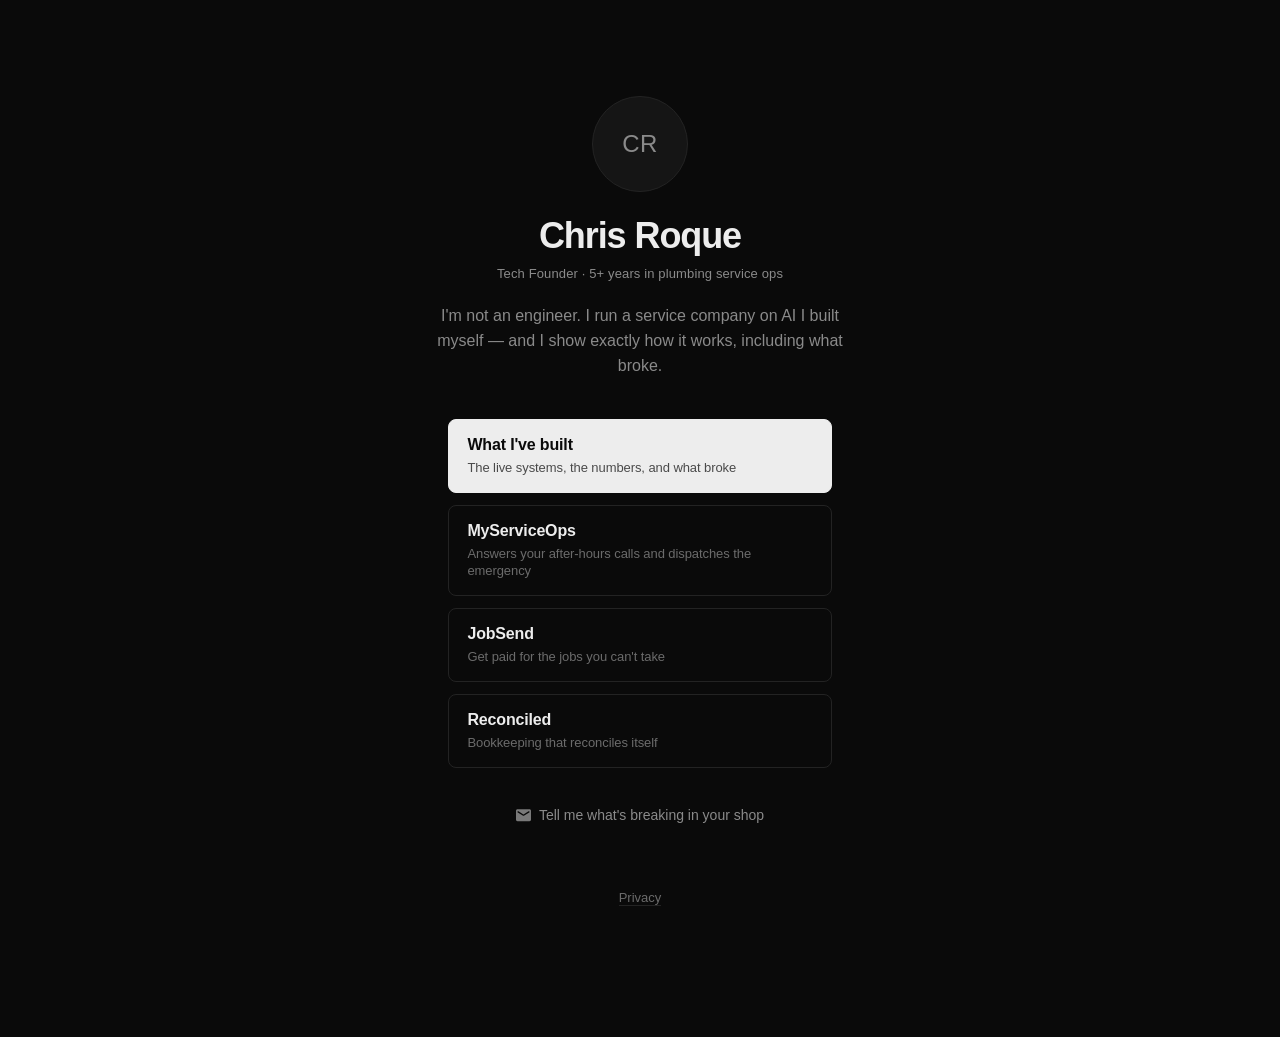
==== commit 08987188: "Turn the link card into a credibility site; add the receipts page Per the approved strategy plan (~/" ====
--- a/index.html
+++ b/index.html
@@ -27,20 +27,20 @@
     <!-- Swap images/avatar.png for a real square headshot, then uncomment. -->
     <!-- <link rel="icon" href="/images/avatar.png"> -->
 
-    <meta name="description" content="Chris Roque — tech founder, former plumbing service ops manager. I build AI that answers the phones, dispatches the jobs, and keeps the books straight for service businesses.">
-    <meta name="keywords" content="Chris Roque, Christopher Roque, AI for home service, plumbing automation, HVAC AI dispatch, MyServiceOps, Reconciled, JobSend">
+    <meta name="description" content="Chris Roque — not an engineer. Five years running plumbing service ops, now running a service company on AI I built myself. The real systems, the numbers, and what broke.">
+    <meta name="keywords" content="Chris Roque, Christopher Roque, AI in production, non-engineer building AI, AI agents, MyServiceOps, Reconciled, JobSend, AI for home service">
     <link rel="canonical" href="https://christopherroque.com">
     <meta name="author" content="Chris Roque">
 
     <!-- Social share preview -->
     <meta property="og:type" content="website">
-    <meta property="og:title" content="Chris Roque — AI for service businesses">
-    <meta property="og:description" content="Former plumbing service ops manager. Now I build the AI that answers the phones, dispatches the jobs, and keeps the books straight.">
+    <meta property="og:title" content="Chris Roque">
+    <meta property="og:description" content="Not an engineer. I run a service company on AI I built myself — and I show exactly how it works, including what broke.">
     <meta property="og:url" content="https://christopherroque.com">
     <meta property="og:image" content="https://christopherroque.com/images/avatar@2x.png">
     <meta name="twitter:card" content="summary">
-    <meta name="twitter:title" content="Chris Roque — AI for service businesses">
-    <meta name="twitter:description" content="Former plumbing service ops manager. Now I build the AI that answers the phones, dispatches the jobs, and keeps the books straight.">
+    <meta name="twitter:title" content="Chris Roque">
+    <meta name="twitter:description" content="Not an engineer. I run a service company on AI I built myself — and I show exactly how it works, including what broke.">
 
     <link rel="stylesheet" href="css/reset.css">
     <link rel="stylesheet" href="css/style.css">
@@ -68,11 +68,19 @@
                  and orphans the last two words — re-measure if you edit it. -->
             <p class="credential">Tech Founder &middot; 5+ years in plumbing service ops</p>
 
-            <p class="bio">I ran service operations for a plumbing company. Now I build the AI that answers the phones, dispatches the jobs, and keeps the books straight.</p>
+            <p class="bio">I'm not an engineer. I run a service company on AI I built myself &mdash; and I show exactly how it works, including what broke.</p>
 
             <div class="button-stack" role="navigation">
 
-              <a class="button button--primary" href="https://myserviceops.ai" target="_blank" rel="noopener" role="button">
+              <!-- Primary is the proof page, not a product. The audience arriving
+                   from Instagram is builders; the products are the evidence, not
+                   the ask. See codebase-map.md § "Who this page is for". -->
+              <a class="button button--primary" href="proof.html" role="button">
+                <span class="button-title">What I've built</span>
+                <span class="button-sub">The live systems, the numbers, and what broke</span>
+              </a>
+
+              <a class="button" href="https://myserviceops.ai" target="_blank" rel="noopener" role="button">
                 <span class="button-title">MyServiceOps</span>
                 <span class="button-sub">Answers your after-hours calls and dispatches the emergency</span>
               </a>
--- a/css/chriis.css
+++ b/css/chriis.css
@@ -197,6 +197,131 @@
   opacity: 0.7;
 }
 
+/* --- Document pages (proof.html, future build-log entries) ---------------- */
+/* The bio card is centred and narrow. Reading pages are left-aligned and wider —
+   centred body copy is unreadable past a couple of lines. */
+
+.container--doc {
+  max-width: 40rem;
+  text-align: left;
+  padding-top: clamp(2.5rem, 8vh, 4.5rem);
+}
+
+.doc-nav {
+  margin-bottom: 3rem;
+  font-size: 0.875rem;
+}
+
+.doc-title {
+  font-size: 2.25rem;
+  margin-bottom: 1.5rem;
+}
+
+.container--doc h2 {
+  font-size: 1.25rem;
+  font-weight: 600;
+  letter-spacing: -0.015em;
+  margin: 3rem 0 1rem 0;
+}
+
+.container--doc p {
+  color: #c4c4c4;
+  font-size: 1.0625rem;
+  line-height: 1.7;
+  margin: 0 0 1.25rem 0;
+  text-align: left;
+}
+
+.container--doc .doc-lede {
+  color: var(--text);
+  font-size: 1.1875rem;
+  line-height: 1.6;
+}
+
+.container--doc strong {
+  color: var(--text);
+  font-weight: 600;
+}
+
+/* Caveats and denominators. Deliberately not hidden in small grey print — the
+   honesty is the selling point on this page, so it stays readable. */
+.container--doc .doc-note {
+  color: var(--text-muted);
+  font-size: 0.9375rem;
+  line-height: 1.6;
+  border-left: 2px solid var(--line);
+  padding-left: 1rem;
+  margin-top: 1.5rem;
+}
+
+.stat-grid {
+  display: flex;
+  flex-wrap: wrap;
+  gap: 1rem;
+  margin: 1.75rem 0 0 0;
+}
+
+.stat {
+  flex: 1 1 8rem;
+  border: 1px solid var(--line);
+  border-radius: 0.5rem;
+  padding: 1.15rem 1rem;
+}
+
+.stat-num {
+  font-size: 1.75rem;
+  font-weight: 600;
+  letter-spacing: -0.03em;
+  line-height: 1.1;
+  margin-bottom: 0.4rem;
+}
+
+.stat-label {
+  color: var(--text-dim);
+  font-size: 0.8125rem;
+  line-height: 1.4;
+}
+
+.timeline {
+  border-left: 2px solid var(--line);
+  margin: 1.75rem 0;
+  padding-left: 1.25rem;
+}
+
+.tl-row {
+  display: flex;
+  flex-wrap: wrap;
+  gap: 0.25rem 1rem;
+  padding: 0.6rem 0;
+}
+
+.tl-time {
+  flex: 0 0 5.5rem;
+  color: var(--text);
+  font-variant-numeric: tabular-nums;
+  font-size: 0.9375rem;
+  font-weight: 600;
+}
+
+.tl-what {
+  flex: 1 1 14rem;
+  color: #c4c4c4;
+  font-size: 0.9375rem;
+  line-height: 1.55;
+}
+
+.container--doc footer {
+  text-align: left;
+  border-top: 1px solid var(--line);
+  padding-top: 1.5rem;
+}
+
+@media (max-width: 34.375rem) {
+  .doc-title { font-size: 1.875rem; }
+  .stat { flex: 1 1 100%; }
+  .tl-time { flex: 0 0 100%; }
+}
+
 /* --- Footer + focus ------------------------------------------------------ */
 
 footer,
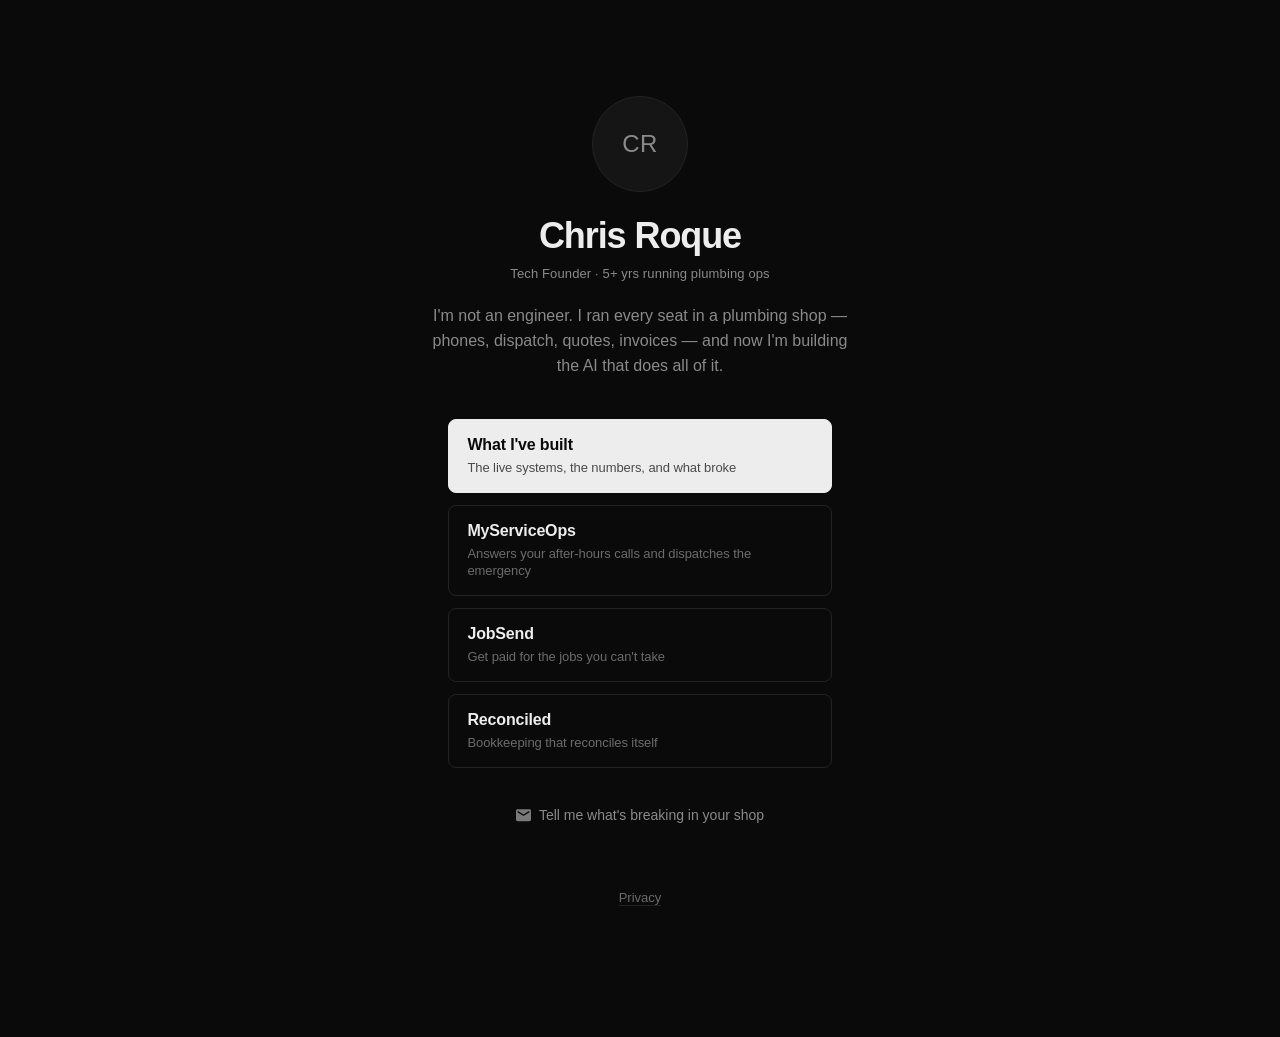
==== commit 26e8788b: "Lead with the full operator credential, not just dispatch Chris: "You're only talking about the afte" ====
--- a/index.html
+++ b/index.html
@@ -66,9 +66,9 @@
 
             <!-- Kept to one line at 430px phone width. Lengthening this wraps it
                  and orphans the last two words — re-measure if you edit it. -->
-            <p class="credential">Tech Founder &middot; 5+ years in plumbing service ops</p>
+            <p class="credential">Tech Founder &middot; 5+ yrs running plumbing ops</p>
 
-            <p class="bio">I'm not an engineer. I run a service company on AI I built myself &mdash; and I show exactly how it works, including what broke.</p>
+            <p class="bio">I'm not an engineer. I ran every seat in a plumbing shop &mdash; phones, dispatch, quotes, invoices &mdash; and now I'm building the AI that does all of it.</p>
 
             <div class="button-stack" role="navigation">
 
--- a/css/chriis.css
+++ b/css/chriis.css
@@ -282,6 +282,36 @@
   line-height: 1.4;
 }
 
+/* The seats a small-shop owner ends up sitting in. Name left, failure mode right —
+   the failure modes are the credential, so they get equal weight, not small print. */
+.seats {
+  margin: 1.75rem 0;
+  border-top: 1px solid var(--line);
+}
+
+.seat {
+  display: flex;
+  flex-wrap: wrap;
+  gap: 0.3rem 1.25rem;
+  padding: 0.9rem 0;
+  border-bottom: 1px solid var(--line);
+}
+
+.seat-name {
+  flex: 0 0 11rem;
+  color: var(--text);
+  font-size: 0.9375rem;
+  font-weight: 600;
+  letter-spacing: -0.01em;
+}
+
+.seat-what {
+  flex: 1 1 15rem;
+  color: var(--text-dim);
+  font-size: 0.9375rem;
+  line-height: 1.55;
+}
+
 .timeline {
   border-left: 2px solid var(--line);
   margin: 1.75rem 0;
@@ -320,6 +350,7 @@
   .doc-title { font-size: 1.875rem; }
   .stat { flex: 1 1 100%; }
   .tl-time { flex: 0 0 100%; }
+  .seat-name { flex: 0 0 100%; }
 }
 
 /* --- Footer + focus ------------------------------------------------------ */
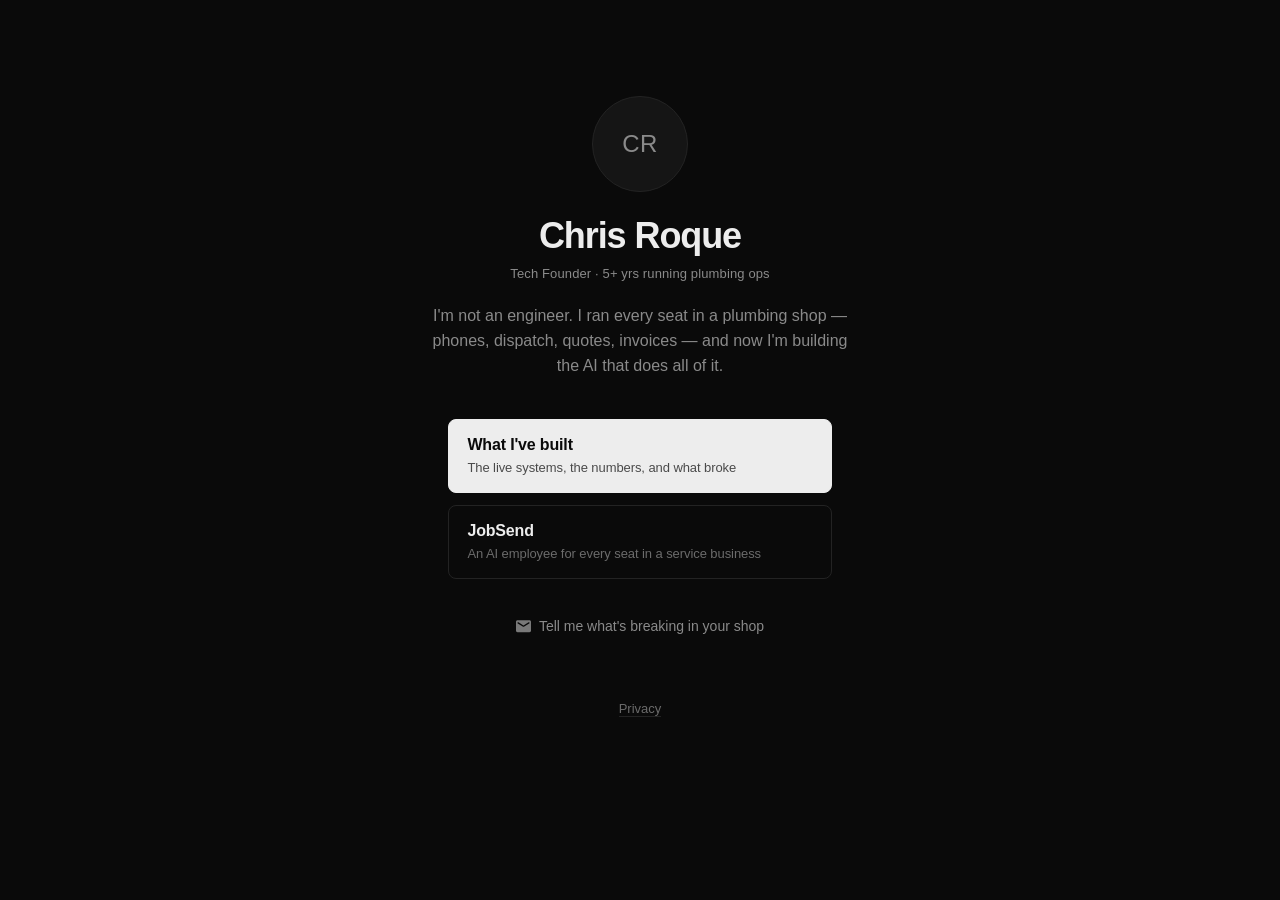
==== commit 494bc12f: "Collapse three products into one: JobSend Chris: "MyServiceOps is turning into JobSend. They aren't " ====
--- a/index.html
+++ b/index.html
@@ -27,8 +27,8 @@
     <!-- Swap images/avatar.png for a real square headshot, then uncomment. -->
     <!-- <link rel="icon" href="/images/avatar.png"> -->
 
-    <meta name="description" content="Chris Roque — not an engineer. Five years running plumbing service ops, now running a service company on AI I built myself. The real systems, the numbers, and what broke.">
-    <meta name="keywords" content="Chris Roque, Christopher Roque, AI in production, non-engineer building AI, AI agents, MyServiceOps, Reconciled, JobSend, AI for home service">
+    <meta name="description" content="Chris Roque — not an engineer. Five years running plumbing ops, now building JobSend: an AI employee for every seat in a service business. The real systems, the numbers, and what broke.">
+    <meta name="keywords" content="Chris Roque, Christopher Roque, JobSend, AI employees, AI in production, non-engineer building AI, AI agents, AI for home service, trades software">
     <link rel="canonical" href="https://christopherroque.com">
     <meta name="author" content="Chris Roque">
 
@@ -80,19 +80,9 @@
                 <span class="button-sub">The live systems, the numbers, and what broke</span>
               </a>
 
-              <a class="button" href="https://myserviceops.ai" target="_blank" rel="noopener" role="button">
-                <span class="button-title">MyServiceOps</span>
-                <span class="button-sub">Answers your after-hours calls and dispatches the emergency</span>
-              </a>
-
               <a class="button" href="https://jobsend.co" target="_blank" rel="noopener" role="button">
                 <span class="button-title">JobSend</span>
-                <span class="button-sub">Get paid for the jobs you can't take</span>
-              </a>
-
-              <a class="button" href="https://reconciledai.com" target="_blank" rel="noopener" role="button">
-                <span class="button-title">Reconciled</span>
-                <span class="button-sub">Bookkeeping that reconciles itself</span>
+                <span class="button-sub">An AI employee for every seat in a service business</span>
               </a>
 
             </div>
